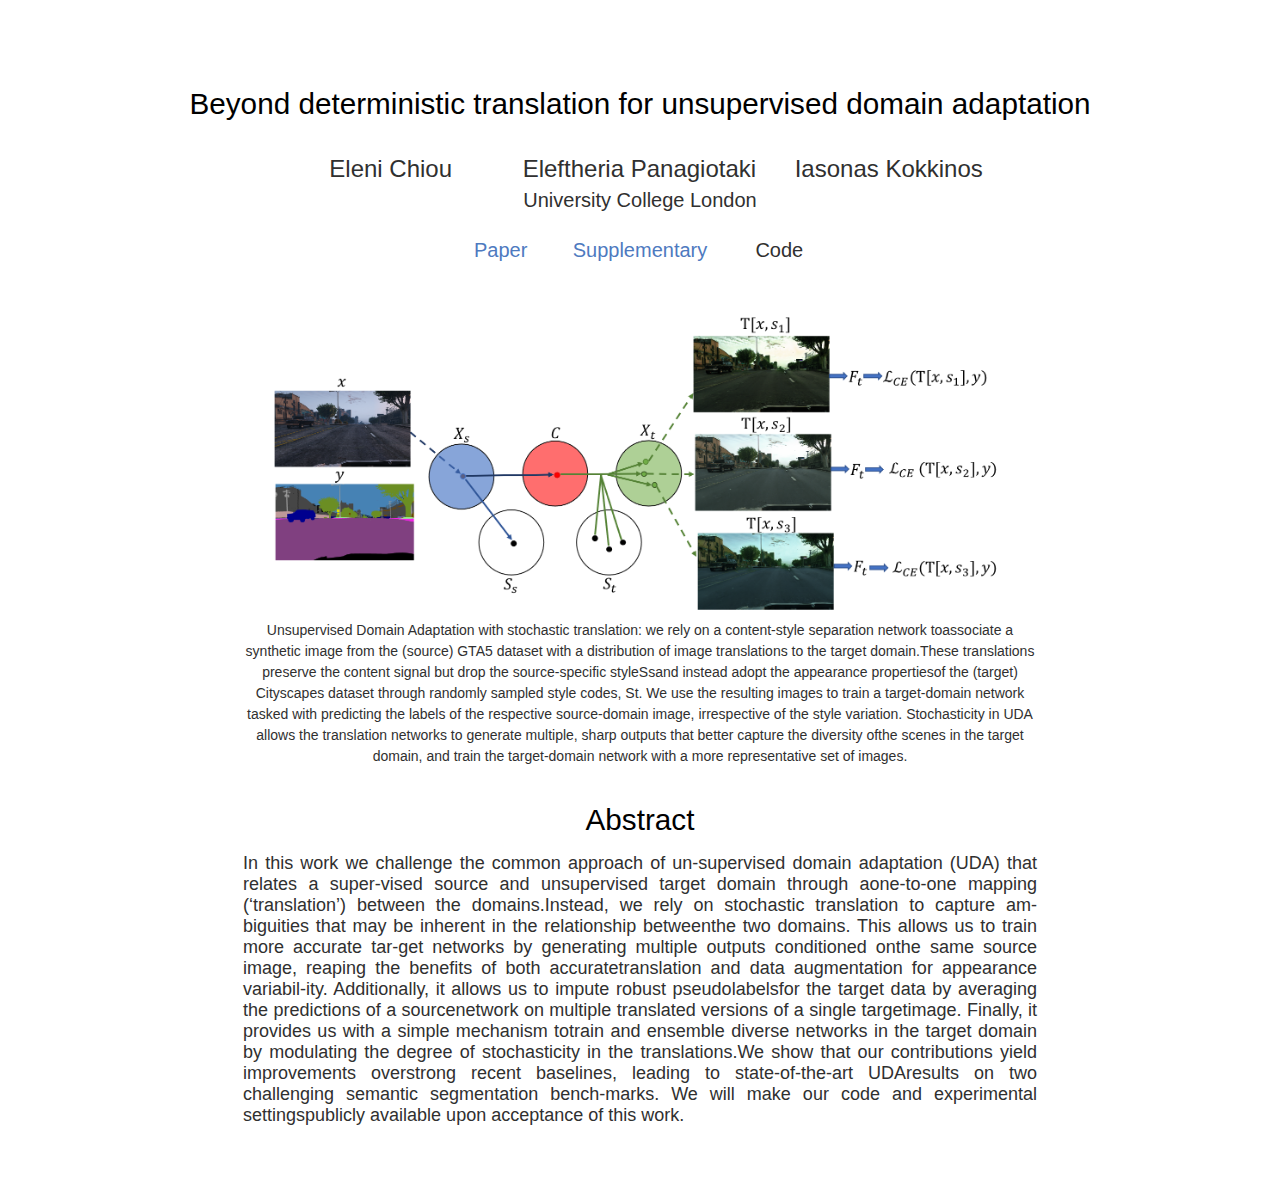
==== UDA_sem_seg/index.html @ 98172a42 "upadate project" ====
<!DOCTYPE html>
<html>

<head>
  <link rel="stylesheet" href="style.css" />
  <title>Beyond deterministic translation for unsupervised domain adaptation</title>
</head>

<body>
  <div id="tlayout">
    <div id="layout-content">
      <div id="toptitle">
        <h1>Beyond deterministic translation for unsupervised domain adaptation</h1>
      </div>
      <table align=center width=700px>
          <tr>
            <td align=center width=200px>
            <center>
              <span style="font-size:24px">Eleni Chiou</span>
              </center>
              </td>
            <td align=center width=300px>
            <center>
              <span style="font-size:24px">Eleftheria Panagiotaki</span>
              </center>
              </td>
            <td align=center width=200px>
            <center>
              <span style="font-size:24px">Iasonas Kokkinos</span>
              </center>
            </td>
          </tr>
      </table>

      <table align=center width=600px>
       <tr>
        <td align=center width=100px>
        <center>
        <span style="font-size:20px">University College London</span>
        </center>
        </td>
     </tr>
    </table>
    <br>
    <table align=center width=400px>
      <tr>
           <td align=center width=100px>
           <center>
           <span style="font-size:20px"><a href="../Files/uda_sem_seg.pdf">Paper</a></span>
           </center>
           </td>

           <td align=center width=100px>
            <center>
            <span style="font-size:20px"><a href="../Files/uda_sem_seg_suppl_mat.pdf">Supplementary</a></span>
            </center>
            </td>

          <td align=center width=100px>
          <center>
          <span style="font-size:20px">Code</span>
          </center>
          </td>
       </tr>
      </table>
      <br>
         <br>
         <table align=center width=800px>
             <tr>
                 <td width=800px>
                   <center>
                       <a href="../Pics/stoch_transl.png"><img src = "../Pics/stoch_transl.png" height="300px"></img></href></a><br>
                 </center>
                 </td>
             </tr>
                 <td width=800px>
                   <center>
                       <span style="font-size:14px">  Unsupervised Domain Adaptation with stochastic translation:  we rely on a content-style separation network toassociate a synthetic image from the (source) GTA5 dataset with a distribution of image translations to the target domain.These translations preserve the content signal but drop the source-specific styleSsand instead adopt the appearance propertiesof the (target) Cityscapes dataset through randomly sampled style codes, St.  We use the resulting images to train a target-domain network tasked with predicting the labels of the respective source-domain image, irrespective of the style variation. Stochasticity in UDA allows the translation networks to generate multiple, sharp outputs that better capture the diversity ofthe scenes in the target domain, and train the target-domain network with a more representative set of images.
                 </center>
                 </td>
             </tr>
         </table>

         <table align=center width=800px>  <br><br>
        <center><h1>Abstract</h1></center>
        <tr>
          <td align=justify>
            In this work we challenge the common approach of un-supervised domain adaptation (UDA) that relates a super-vised  source  and  unsupervised  target  domain  through  aone-to-one  mapping  (‘translation’)  between  the  domains.Instead,  we  rely  on  stochastic  translation  to  capture  am-biguities that may be inherent in the relationship betweenthe two domains. This allows us to train more accurate tar-get networks by generating multiple outputs conditioned onthe same source image, reaping the benefits of both accuratetranslation and data augmentation for appearance variabil-ity. Additionally, it allows us to impute robust pseudolabelsfor the target data by averaging the predictions of a sourcenetwork on multiple translated versions of a single targetimage.  Finally, it provides us with a simple mechanism totrain and ensemble diverse networks in the target domain by modulating the degree of stochasticity in the translations.We show that our contributions yield improvements overstrong  recent  baselines,  leading  to  state-of-the-art  UDAresults  on  two  challenging  semantic  segmentation  bench-marks.   We will make our code and experimental settingspublicly available upon acceptance of this work.
      </td>
        </tr>
    </table>
      <br><br>
      </div>
    </div>
  </div>
</body>
</html>
---- UDA_sem_seg/style.css ----
body {
color:#303030;
background: white;
font-family: "HelveticaNeue-Light", "Helvetica Neue Light", "Helvetica Neue", Helvetica, Arial, "Lucida Grande", sans-serif;
font-weight:300;
font-size:18px;
margin-left: auto;
margin-right: auto;
width: 1100px;
}

li {
  margin-bottom: 10px;
}

#tlayout {
width: 1024px;
min-height: 200px;
margin: 0 auto;
margin-top:5px;
}

#layout-content {
text-align: center;
margin: 0 auto;
}


a, a > tt {
color: #4e7abf;
text-decoration: none;
}

a:hover {
  color: #0e26d6;
}

#links a{
color: #4e7abf;
text-decoration: none;
}

#links a:hover {
  color: #0e26d6;
}

i.fab {
  color: #4e7abf;
}

i.fab:hover {
  color: #0e26d6;
}

div#toptitle {
padding-bottom: 0.2em;
margin-bottom: 1.5em;
}


strong {
font-weight: bold;
}


h1, h2, h3 {
color:  #000;
margin-top: 0.7em;
margin-bottom: 0.3em;
padding-bottom: 0.2em;
line-height: 1.0;
padding-top: 0.5em;
}

h1 {
font-size: 165%;
font-weight:normal;
}




p {
margin-top: 0.0em;
margin-bottom: 0.8em;
padding: 0;
line-height: 1.3;
}



#layout-content h1:first-child, #layout-content h2:first-child, #layout-content h3:first-child {
margin-top: -0.7em;
}

div#toptitle h1, #layout-content div#toptitle h1 {
margin-bottom: 0.0em;
padding-bottom: 0.1em;
padding-top: 0;
margin-top: 3.0em;
}


div.imgtable img{
margin-right: 10px;
float:left;
}
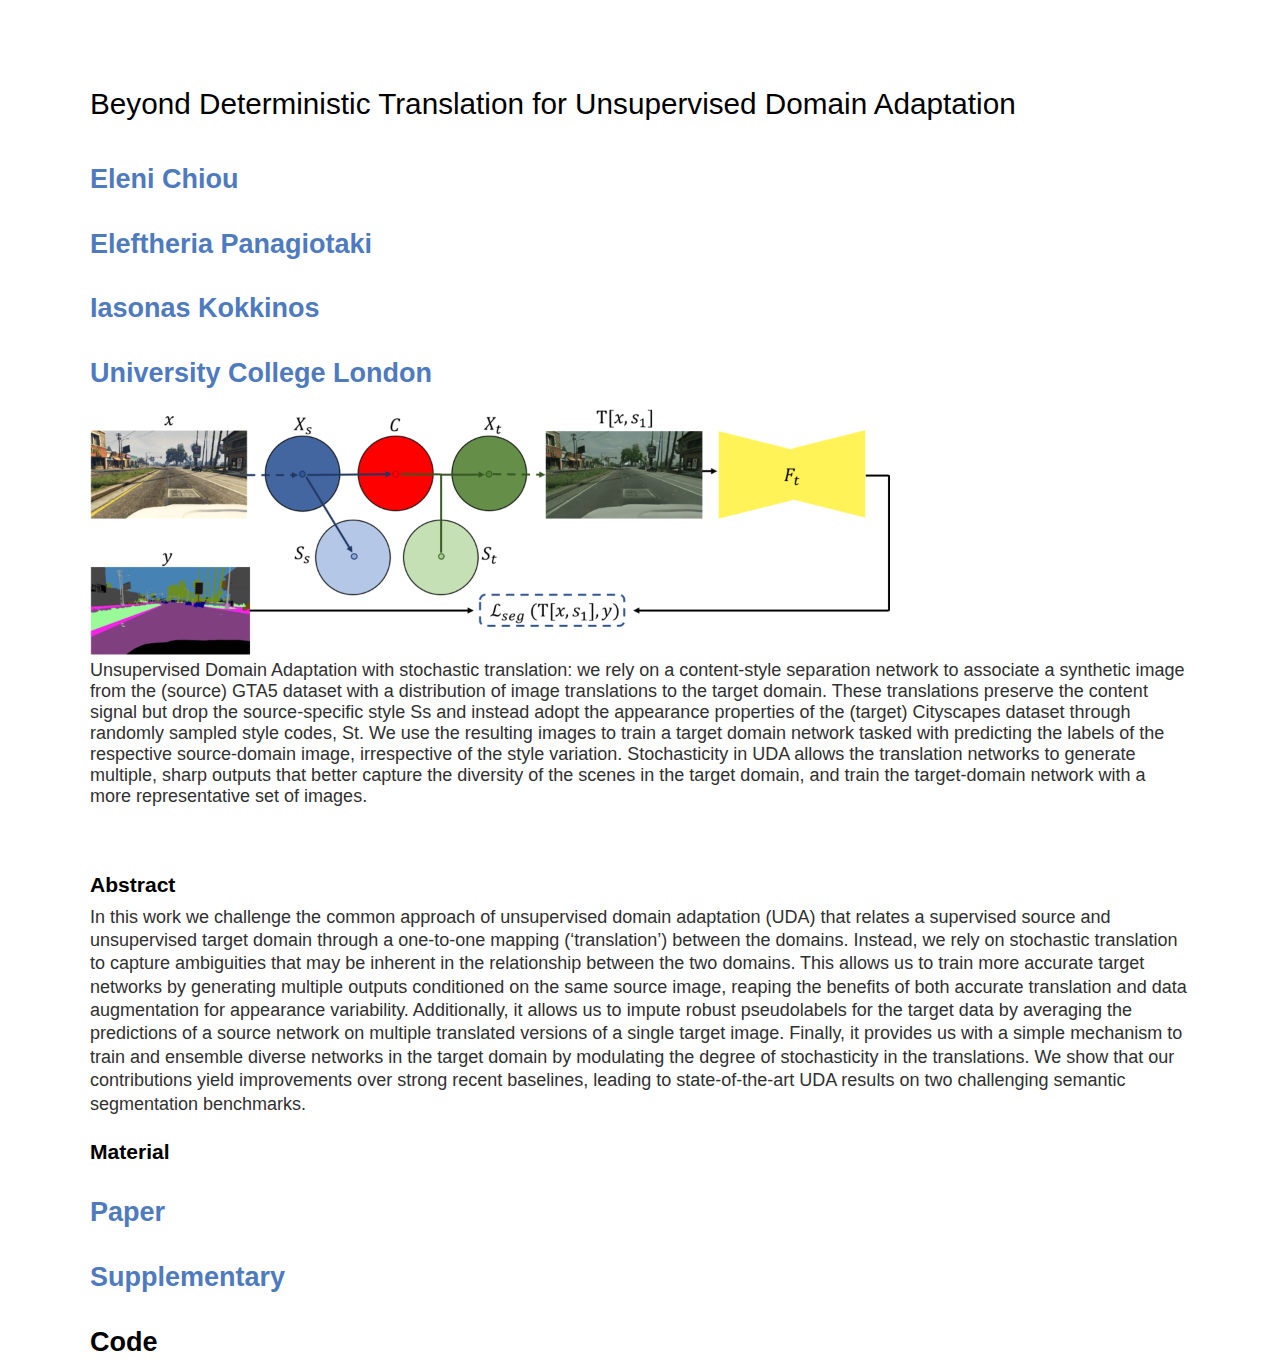
==== commit 98dd9bb4: "update projects" ====
--- a/UDA_sem_seg/index.html
+++ b/UDA_sem_seg/index.html
@@ -3,95 +3,86 @@
 
 <head>
   <link rel="stylesheet" href="style.css" />
-  <title>Beyond deterministic translation for unsupervised domain adaptation</title>
+  <title>Beyond Deterministic Translation for Unsupervised Domain Adaptation</title>
+  <script async src="https://www.googletagmanager.com/gtag/js?id=UA-92024306-2"></script>
+  <script>
+    window.dataLayer = window.dataLayer || [];
+    function gtag(){dataLayer.push(arguments);}
+    gtag('js', new Date());
+    gtag('config', 'UA-92024306-2');
+  </script>
 </head>
 
 <body>
-  <div id="tlayout">
-    <div id="layout-content">
+  <div id="layout">
+    <div id="content">
       <div id="toptitle">
-        <h1>Beyond deterministic translation for unsupervised domain adaptation</h1>
+        <h1>Beyond Deterministic Translation for Unsupervised Domain Adaptation</h1>
       </div>
-      <table align=center width=700px>
-          <tr>
-            <td align=center width=200px>
-            <center>
-              <span style="font-size:24px">Eleni Chiou</span>
-              </center>
-              </td>
-            <td align=center width=300px>
-            <center>
-              <span style="font-size:24px">Eleftheria Panagiotaki</span>
-              </center>
-              </td>
-            <td align=center width=200px>
-            <center>
-              <span style="font-size:24px">Iasonas Kokkinos</span>
-              </center>
-            </td>
-          </tr>
-      </table>
 
-      <table align=center width=600px>
-       <tr>
-        <td align=center width=100px>
-        <center>
-        <span style="font-size:20px">University College London</span>
-        </center>
-        </td>
-     </tr>
-    </table>
-    <br>
-    <table align=center width=400px>
-      <tr>
-           <td align=center width=100px>
-           <center>
-           <span style="font-size:20px"><a href="../Files/uda_sem_seg.pdf">Paper</a></span>
-           </center>
-           </td>
+      <div class="row">
+        <div class="column"> <h2><a href="https://elchiou.github.io/">Eleni Chiou </a></h2></div>
+        <div class="column"> <h2><a href="https://epanagiotaki.wordpress.com/">Eleftheria Panagiotaki</a></h2></div>
+        <div class="column"> <h2><a href="http://www0.cs.ucl.ac.uk/staff/I.Kokkinos/">Iasonas Kokkinos</a></h2></div>
+      </div>
 
-           <td align=center width=100px>
-            <center>
-            <span style="font-size:20px"><a href="../Files/uda_sem_seg_suppl_mat.pdf">Supplementary</a></span>
-            </center>
-            </td>
+      <div class="row">
+       <h2><a href="https://www.ucl.ac.uk/">University College London </a></h2>
+      </div>
+      <!--
+      <div class="row_article">
+        <div class="column"> <h2><a href="Resources/uda_sem_seg.pdf"> Paper </a></h2></div>
+        <div class="column"> <h2><a href="Resources/uda_sem_seg_suppl_mat.pdf">Supplementary</a></a></h2></div>
+        <div class="column"> <h2>Code</h2></div>
+      </div>
+     -->
+      <div class="img">
+        <!-- img src="Resources/stoch_transl.png" width=800px height="auto" alt="pic"/> -->
+        <!-- <img src="Resources/stoch_transl.gif" width=800px height="auto" alt="pic"/> -->
+        <img src="Resources/stoch_transl.png" width=800px height="auto" alt=""/>
+        <div class="caption">
+          Unsupervised Domain Adaptation with stochastic translation: we rely on a content-style separation network to
+          associate a synthetic image from the (source) GTA5 dataset with a distribution of image translations to the target domain.
+          These translations preserve the content signal but drop the source-specific style Ss and instead adopt the appearance properties
+          of the (target) Cityscapes dataset through randomly sampled style codes, St. We use the resulting images to train a target domain
+          network tasked with predicting the labels of the respective source-domain image, irrespective of the style variation.
+          Stochasticity in UDA allows the translation networks to generate multiple, sharp outputs that better capture the diversity of
+          the scenes in the target domain, and train the target-domain network with a more representative set of images.
+        </div>
+      </div>
 
-          <td align=center width=100px>
-          <center>
-          <span style="font-size:20px">Code</span>
-          </center>
-          </td>
-       </tr>
-      </table>
-      <br>
-         <br>
-         <table align=center width=800px>
-             <tr>
-                 <td width=800px>
-                   <center>
-                       <a href="../Pics/stoch_transl.png"><img src = "../Pics/stoch_transl.png" height="300px"></img></href></a><br>
-                 </center>
-                 </td>
-             </tr>
-                 <td width=800px>
-                   <center>
-                       <span style="font-size:14px">  Unsupervised Domain Adaptation with stochastic translation:  we rely on a content-style separation network toassociate a synthetic image from the (source) GTA5 dataset with a distribution of image translations to the target domain.These translations preserve the content signal but drop the source-specific styleSsand instead adopt the appearance propertiesof the (target) Cityscapes dataset through randomly sampled style codes, St.  We use the resulting images to train a target-domain network tasked with predicting the labels of the respective source-domain image, irrespective of the style variation. Stochasticity in UDA allows the translation networks to generate multiple, sharp outputs that better capture the diversity ofthe scenes in the target domain, and train the target-domain network with a more representative set of images.
-                 </center>
-                 </td>
-             </tr>
-         </table>
+    </br></br>
+    <h3>Abstract</h3>
+    <p>In this work we challenge the common approach of unsupervised domain adaptation (UDA) that relates a supervised source
+      and unsupervised target domain through a one-to-one mapping (‘translation’) between the domains. Instead, we rely on
+      stochastic translation to capture ambiguities that may be inherent in the relationship between the two domains.
+      This allows us to train more accurate target networks by generating multiple outputs conditioned on the same source
+      image, reaping the benefits of both accurate translation and data augmentation for appearance variability.
+      Additionally, it allows us to impute robust pseudolabels for the target data by averaging the predictions of a
+      source network on multiple translated versions of a single target image. Finally, it provides us with a simple mechanism
+      to train and ensemble diverse networks in the target domain by modulating the degree of stochasticity in the translations.
+      We show that our contributions yield improvements over strong recent baselines, leading to state-of-the-art UDA results on
+      two challenging semantic segmentation benchmarks.</p>
 
-         <table align=center width=800px>  <br><br>
-        <center><h1>Abstract</h1></center>
-        <tr>
-          <td align=justify>
-            In this work we challenge the common approach of un-supervised domain adaptation (UDA) that relates a super-vised  source  and  unsupervised  target  domain  through  aone-to-one  mapping  (‘translation’)  between  the  domains.Instead,  we  rely  on  stochastic  translation  to  capture  am-biguities that may be inherent in the relationship betweenthe two domains. This allows us to train more accurate tar-get networks by generating multiple outputs conditioned onthe same source image, reaping the benefits of both accuratetranslation and data augmentation for appearance variabil-ity. Additionally, it allows us to impute robust pseudolabelsfor the target data by averaging the predictions of a sourcenetwork on multiple translated versions of a single targetimage.  Finally, it provides us with a simple mechanism totrain and ensemble diverse networks in the target domain by modulating the degree of stochasticity in the translations.We show that our contributions yield improvements overstrong  recent  baselines,  leading  to  state-of-the-art  UDAresults  on  two  challenging  semantic  segmentation  bench-marks.   We will make our code and experimental settingspublicly available upon acceptance of this work.
-      </td>
-        </tr>
-    </table>
-      <br><br>
+      <h3>Material</h3>
+      <div class="row_article">
+        <div class="column"> <h2><a href="Resources/uda_sem_seg.pdf"> Paper </a></h2></div>
+        <div class="column"> <h2><a href="Resources/uda_sem_seg_suppl_mat.pdf">Supplementary </a></a></h2></div>
+        <div class="column"> <h2>Code</h2></div>
       </div>
-    </div>
+
+      <!--<h3>Bibtex</h3>
+      <textarea class="bibtex" readonly="">
+        @InProceedings{Chiou_21,
+        author = {Chiou, Eleni and Panagiotaki, Eleftheria and Kokkinos, Iasonas},
+        title = {Beyond Deterministic Translation for Unsupervised Domain Adaptation},
+        booktitle = {},
+        month = {},
+        year = {2020}}
+      </textarea>
+    -->
+
+  </div>
   </div>
 </body>
 </html>
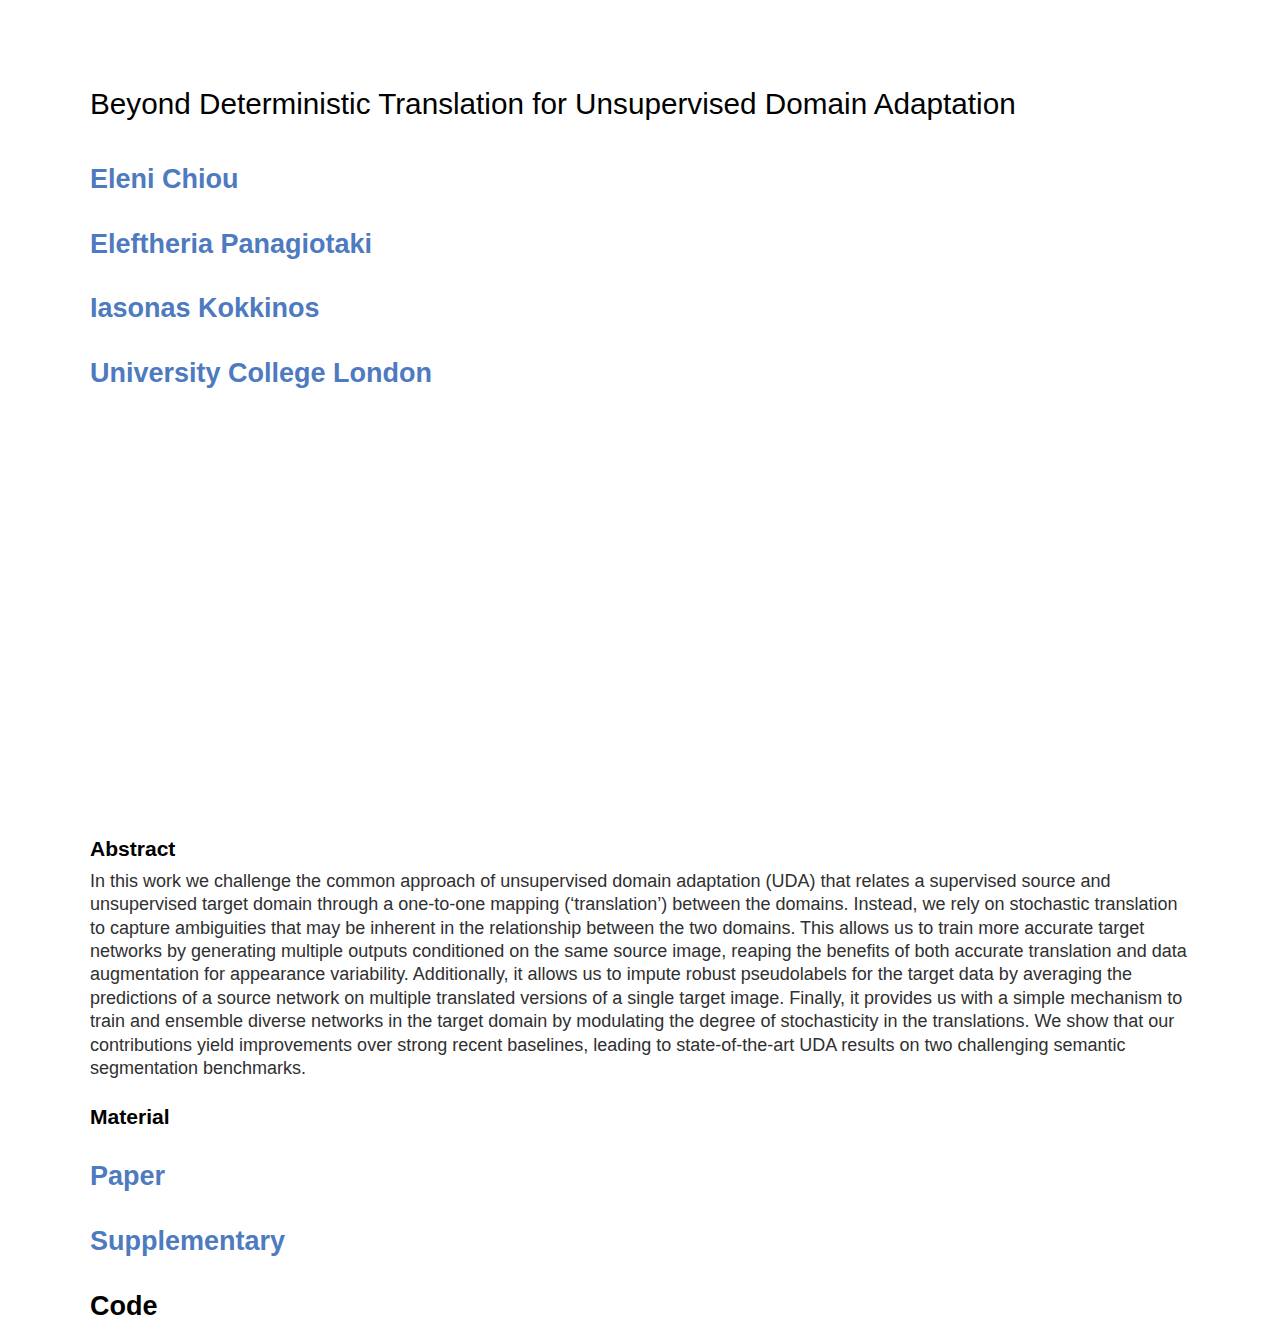
==== commit 2079a43a: "add video for stTranlUDA" ====
--- a/UDA_sem_seg/index.html
+++ b/UDA_sem_seg/index.html
@@ -29,16 +29,25 @@
       <div class="row">
        <h2><a href="https://www.ucl.ac.uk/">University College London </a></h2>
       </div>
+  </p>   </p> </p>
+
+      <iframe width="600" height="380" frameborder="0"
+      src="https://www.youtube.com/embed/TM9WFEX_ouA?autoplay=1&mute=1">
+      </iframe>
       <!--
+      https://youtu.be/TM9WFEX_ouA
+
       <div class="row_article">
         <div class="column"> <h2><a href="Resources/uda_sem_seg.pdf"> Paper </a></h2></div>
         <div class="column"> <h2><a href="Resources/uda_sem_seg_suppl_mat.pdf">Supplementary</a></a></h2></div>
         <div class="column"> <h2>Code</h2></div>
       </div>
      -->
+     <!--
       <div class="img">
         <!-- img src="Resources/stoch_transl.png" width=800px height="auto" alt="pic"/> -->
         <!-- <img src="Resources/stoch_transl.gif" width=800px height="auto" alt="pic"/> -->
+        <!--
         <img src="Resources/stoch_transl.png" width=800px height="auto" alt=""/>
         <div class="caption">
           Unsupervised Domain Adaptation with stochastic translation: we rely on a content-style separation network to
@@ -50,7 +59,7 @@
           the scenes in the target domain, and train the target-domain network with a more representative set of images.
         </div>
       </div>
-
+    -->
     </br></br>
     <h3>Abstract</h3>
     <p>In this work we challenge the common approach of unsupervised domain adaptation (UDA) that relates a supervised source
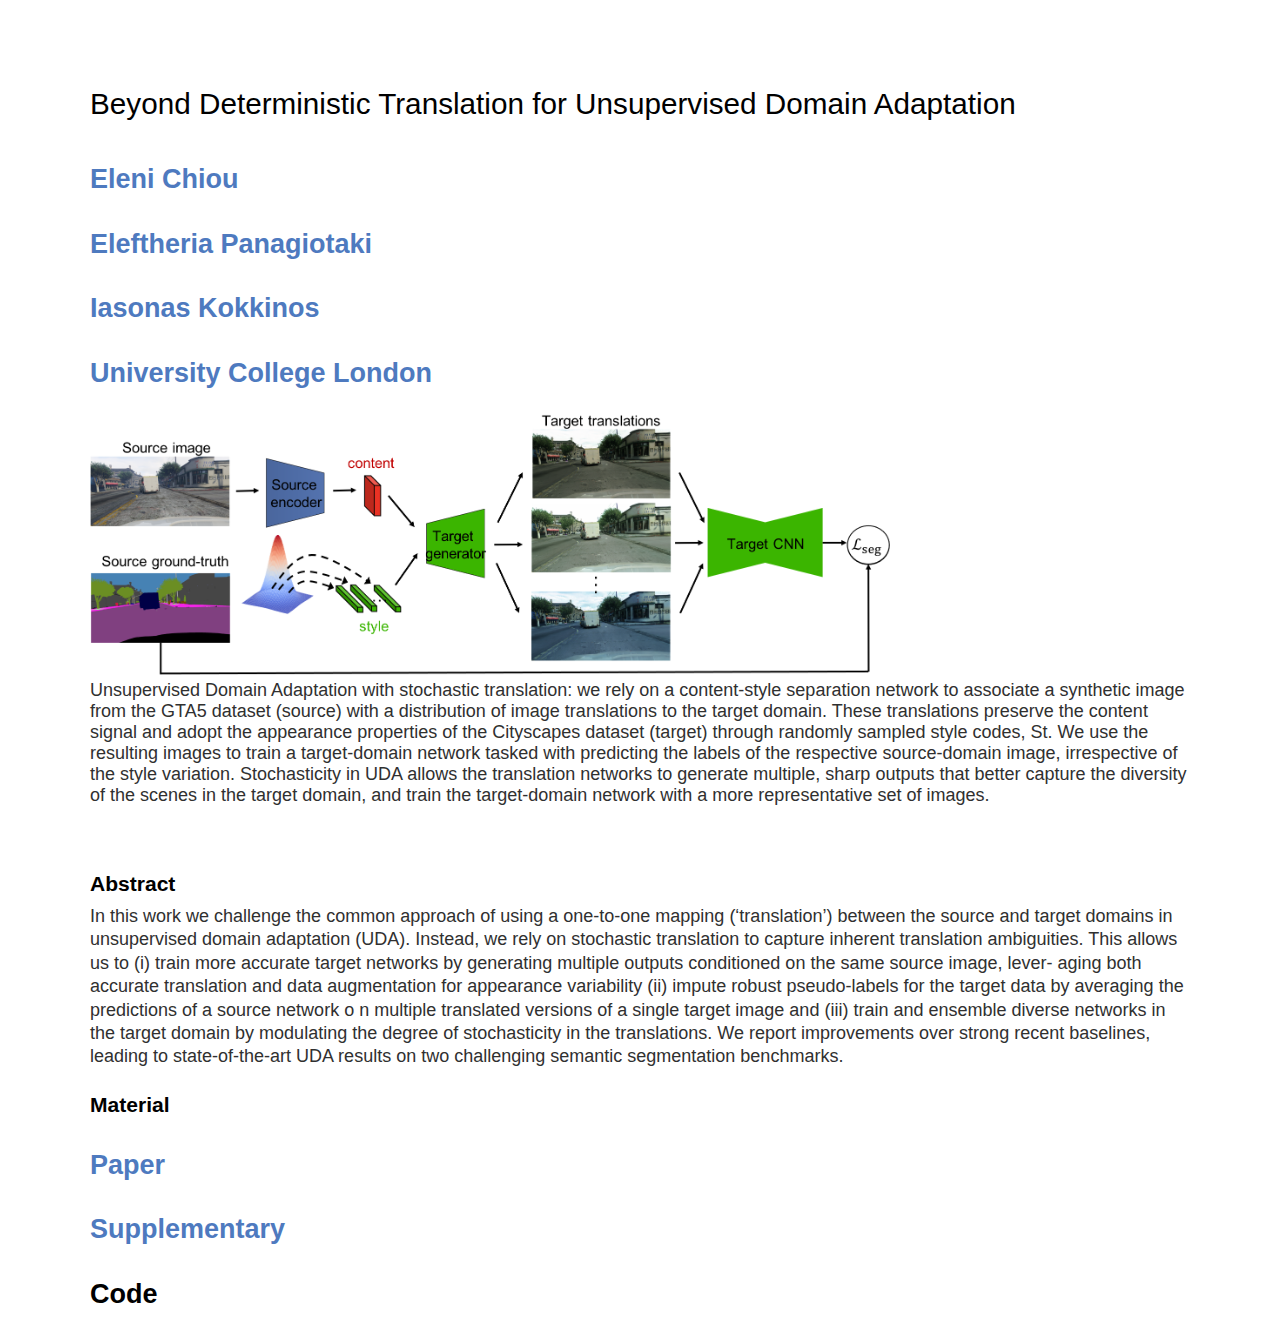
==== commit f26026d5: "update project" ====
--- a/UDA_sem_seg/index.html
+++ b/UDA_sem_seg/index.html
@@ -30,13 +30,12 @@
        <h2><a href="https://www.ucl.ac.uk/">University College London </a></h2>
       </div>
   </p>   </p> </p>
-
+      <!--
       <iframe width="600" height="380" frameborder="0"
-      src="https://www.youtube.com/embed/TM9WFEX_ouA?autoplay=1&mute=1">
+      src="https://www.youtube.com/embed/GkFoDoMC0rc?autoplay=1&mute=1">
       </iframe>
       <!--
-      https://youtu.be/TM9WFEX_ouA
-
+      <!--
       <div class="row_article">
         <div class="column"> <h2><a href="Resources/uda_sem_seg.pdf"> Paper </a></h2></div>
         <div class="column"> <h2><a href="Resources/uda_sem_seg_suppl_mat.pdf">Supplementary</a></a></h2></div>
@@ -47,31 +46,28 @@
       <div class="img">
         <!-- img src="Resources/stoch_transl.png" width=800px height="auto" alt="pic"/> -->
         <!-- <img src="Resources/stoch_transl.gif" width=800px height="auto" alt="pic"/> -->
-        <!--
         <img src="Resources/stoch_transl.png" width=800px height="auto" alt=""/>
         <div class="caption">
           Unsupervised Domain Adaptation with stochastic translation: we rely on a content-style separation network to
-          associate a synthetic image from the (source) GTA5 dataset with a distribution of image translations to the target domain.
-          These translations preserve the content signal but drop the source-specific style Ss and instead adopt the appearance properties
-          of the (target) Cityscapes dataset through randomly sampled style codes, St. We use the resulting images to train a target domain
-          network tasked with predicting the labels of the respective source-domain image, irrespective of the style variation.
-          Stochasticity in UDA allows the translation networks to generate multiple, sharp outputs that better capture the diversity of
-          the scenes in the target domain, and train the target-domain network with a more representative set of images.
+          associate a synthetic image from the GTA5 dataset (source) with a distribution of image translations to the
+          target domain. These translations preserve the content signal and adopt the appearance properties of the
+          Cityscapes dataset (target) through randomly sampled style codes, St. We use the resulting images to train a
+          target-domain network tasked with predicting the labels of the respective source-domain image, irrespective of
+          the style variation. Stochasticity in UDA allows the translation networks to generate multiple, sharp outputs that
+          better capture the diversity of the scenes in the target domain, and train the target-domain network with a more
+          representative set of images.
         </div>
       </div>
-    -->
     </br></br>
     <h3>Abstract</h3>
-    <p>In this work we challenge the common approach of unsupervised domain adaptation (UDA) that relates a supervised source
-      and unsupervised target domain through a one-to-one mapping (‘translation’) between the domains. Instead, we rely on
-      stochastic translation to capture ambiguities that may be inherent in the relationship between the two domains.
-      This allows us to train more accurate target networks by generating multiple outputs conditioned on the same source
-      image, reaping the benefits of both accurate translation and data augmentation for appearance variability.
-      Additionally, it allows us to impute robust pseudolabels for the target data by averaging the predictions of a
-      source network on multiple translated versions of a single target image. Finally, it provides us with a simple mechanism
-      to train and ensemble diverse networks in the target domain by modulating the degree of stochasticity in the translations.
-      We show that our contributions yield improvements over strong recent baselines, leading to state-of-the-art UDA results on
-      two challenging semantic segmentation benchmarks.</p>
+    <p>In this work we challenge the common approach of using a one-to-one mapping (‘translation’) between the source and
+      target domains in unsupervised domain adaptation (UDA). Instead, we rely on stochastic translation to capture inherent
+      translation ambiguities. This allows us to (i) train more accurate target networks by generating multiple outputs
+      conditioned on the same source image, lever- aging both accurate translation and data augmentation for appearance
+      variability (ii) impute robust pseudo-labels for the target data by averaging the predictions of a source network o
+      n multiple translated versions of a single target image and (iii) train and ensemble diverse networks in the
+      target domain by modulating the degree of stochasticity in the translations. We report improvements over strong recent
+      baselines, leading to state-of-the-art UDA results on two challenging semantic segmentation benchmarks.</p>
 
       <h3>Material</h3>
       <div class="row_article">
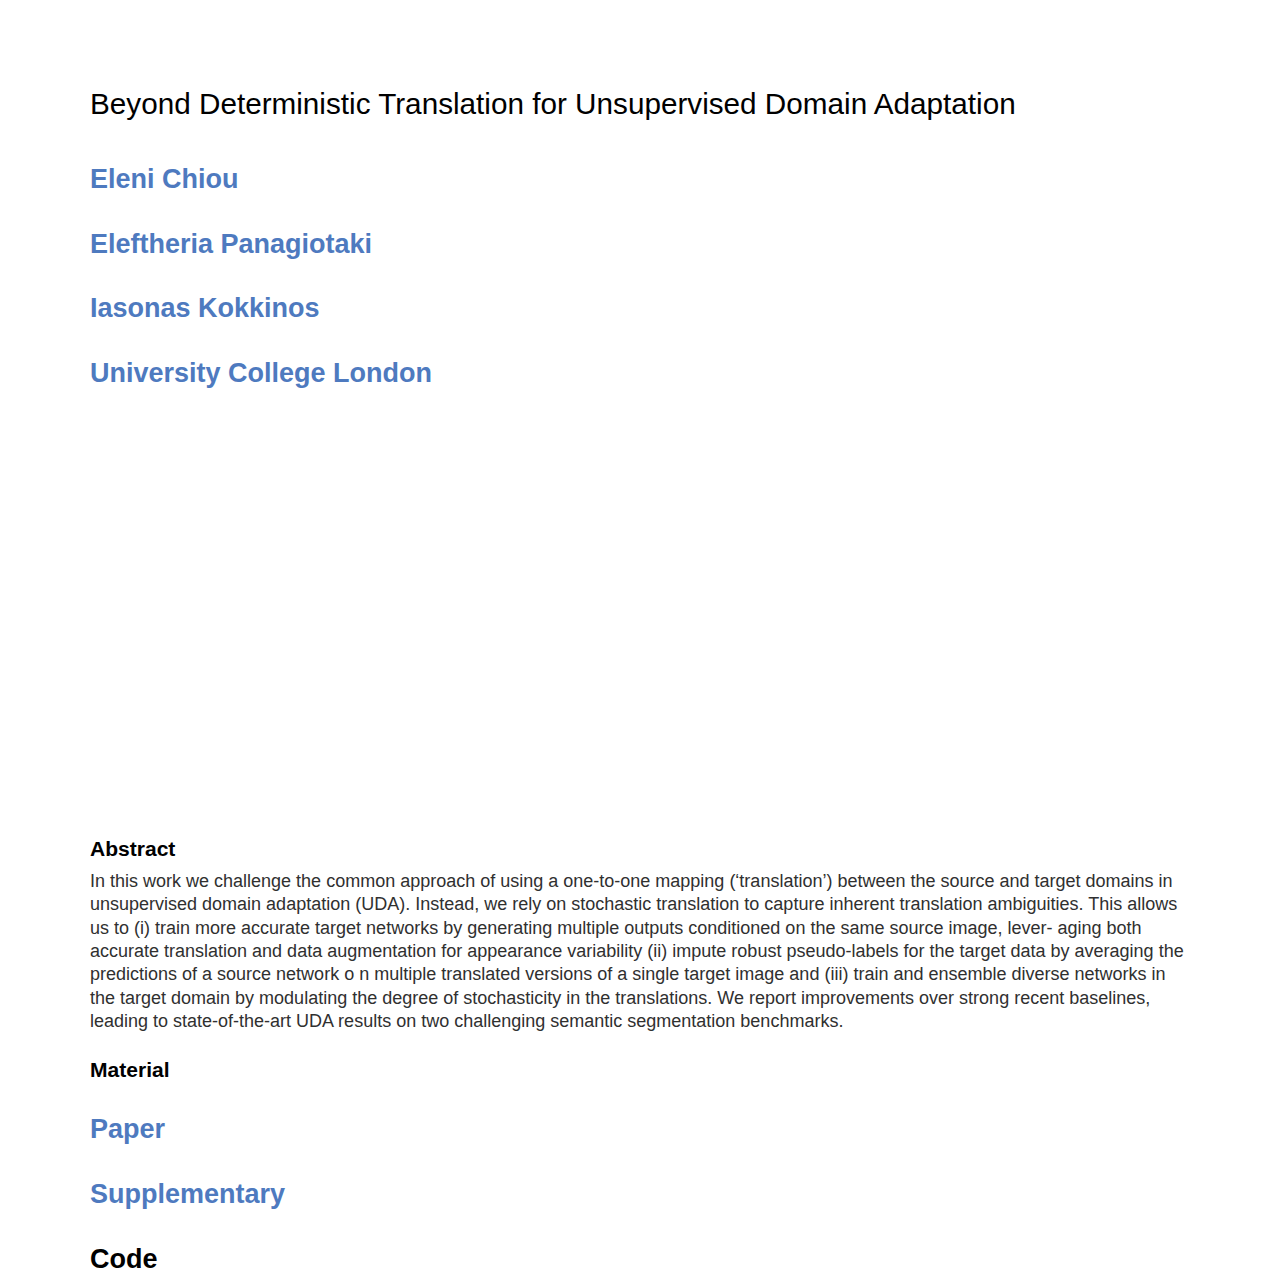
==== commit 3ec934ac: "add video" ====
--- a/UDA_sem_seg/index.html
+++ b/UDA_sem_seg/index.html
@@ -30,9 +30,9 @@
        <h2><a href="https://www.ucl.ac.uk/">University College London </a></h2>
       </div>
   </p>   </p> </p>
-      <!--
+
       <iframe width="600" height="380" frameborder="0"
-      src="https://www.youtube.com/embed/GkFoDoMC0rc?autoplay=1&mute=1">
+      src="https://www.youtube.com/embed/gNjo9GGm-Ng?&autoplay=1">
       </iframe>
       <!--
       <!--
@@ -44,20 +44,8 @@
      -->
      <!--
       <div class="img">
-        <!-- img src="Resources/stoch_transl.png" width=800px height="auto" alt="pic"/> -->
-        <!-- <img src="Resources/stoch_transl.gif" width=800px height="auto" alt="pic"/> -->
-        <img src="Resources/stoch_transl.png" width=800px height="auto" alt=""/>
-        <div class="caption">
-          Unsupervised Domain Adaptation with stochastic translation: we rely on a content-style separation network to
-          associate a synthetic image from the GTA5 dataset (source) with a distribution of image translations to the
-          target domain. These translations preserve the content signal and adopt the appearance properties of the
-          Cityscapes dataset (target) through randomly sampled style codes, St. We use the resulting images to train a
-          target-domain network tasked with predicting the labels of the respective source-domain image, irrespective of
-          the style variation. Stochasticity in UDA allows the translation networks to generate multiple, sharp outputs that
-          better capture the diversity of the scenes in the target domain, and train the target-domain network with a more
-          representative set of images.
-        </div>
-      </div>
+         img src="Resources/stoch_transl.png" width=800px height="auto" alt="pic"/>
+         <img src="Resources/stoch_transl.gif" width=800px height="auto" alt="pic"/> -->
     </br></br>
     <h3>Abstract</h3>
     <p>In this work we challenge the common approach of using a one-to-one mapping (‘translation’) between the source and
